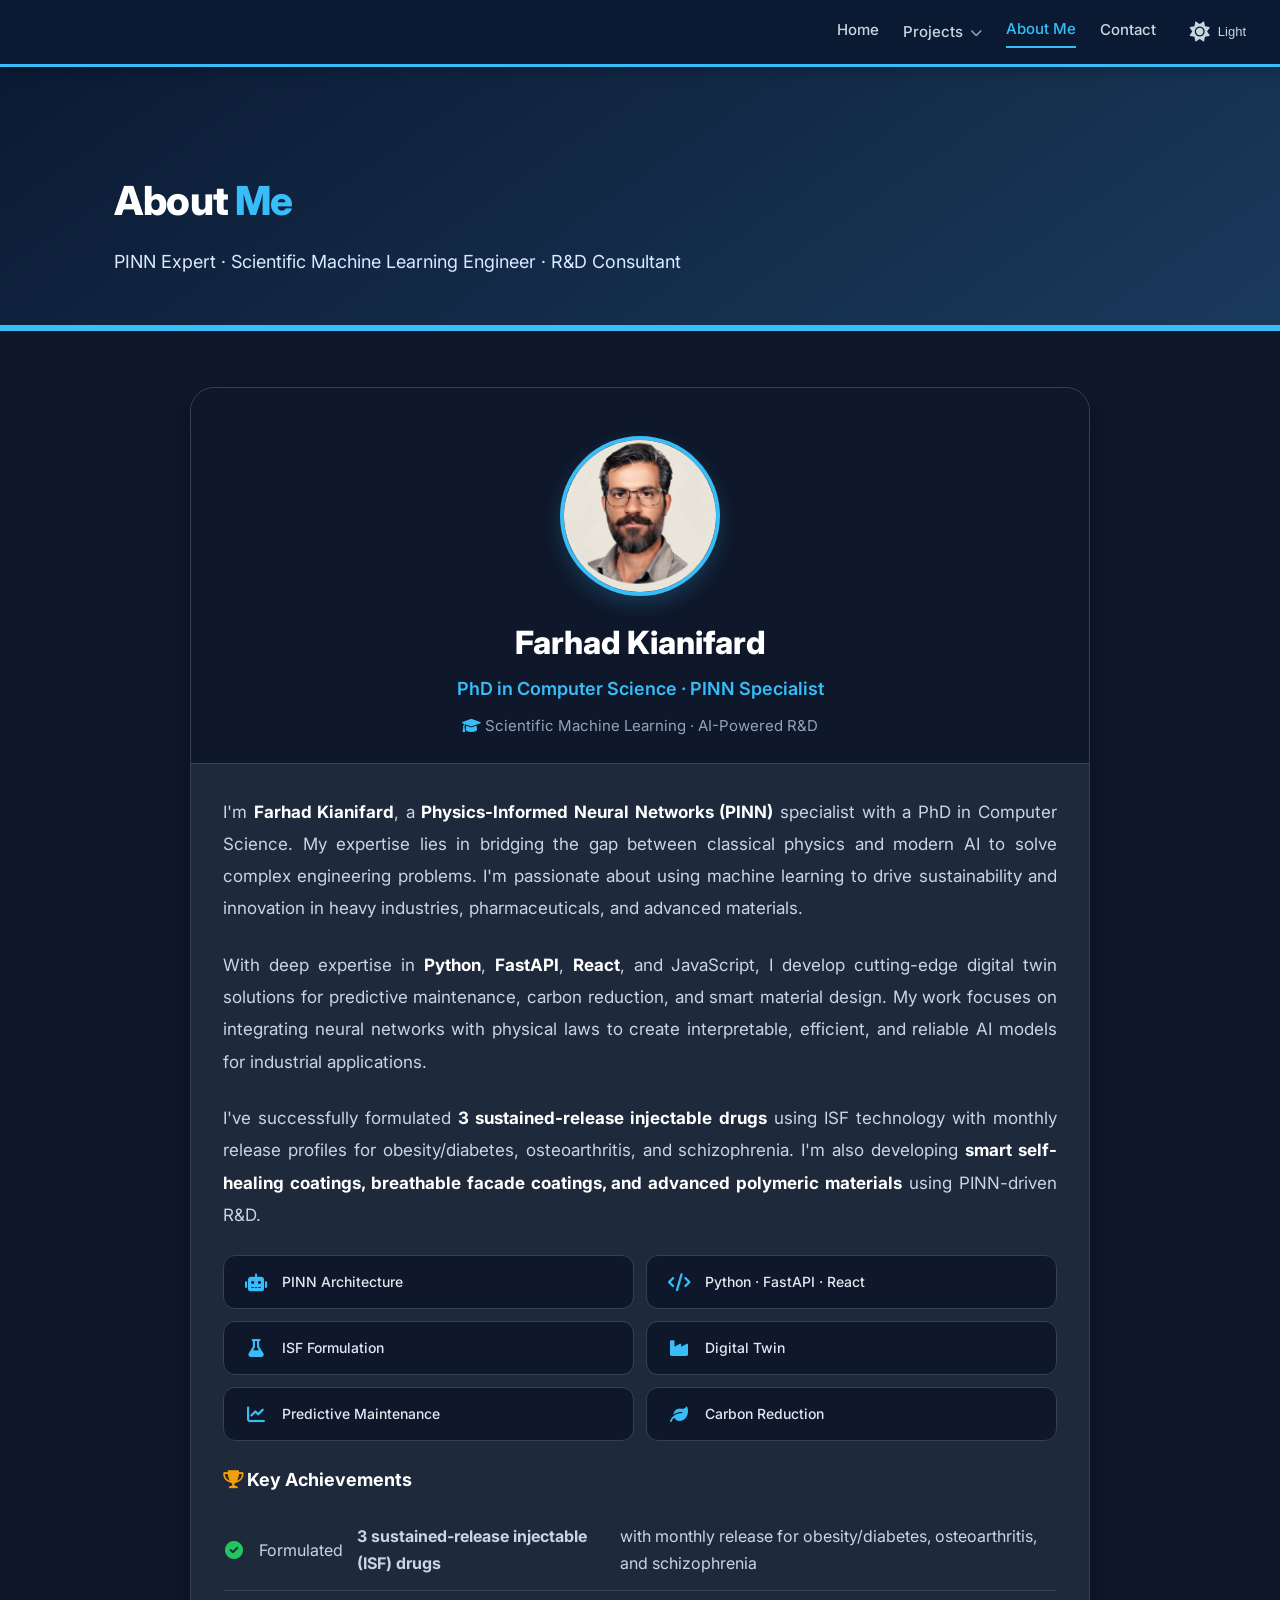
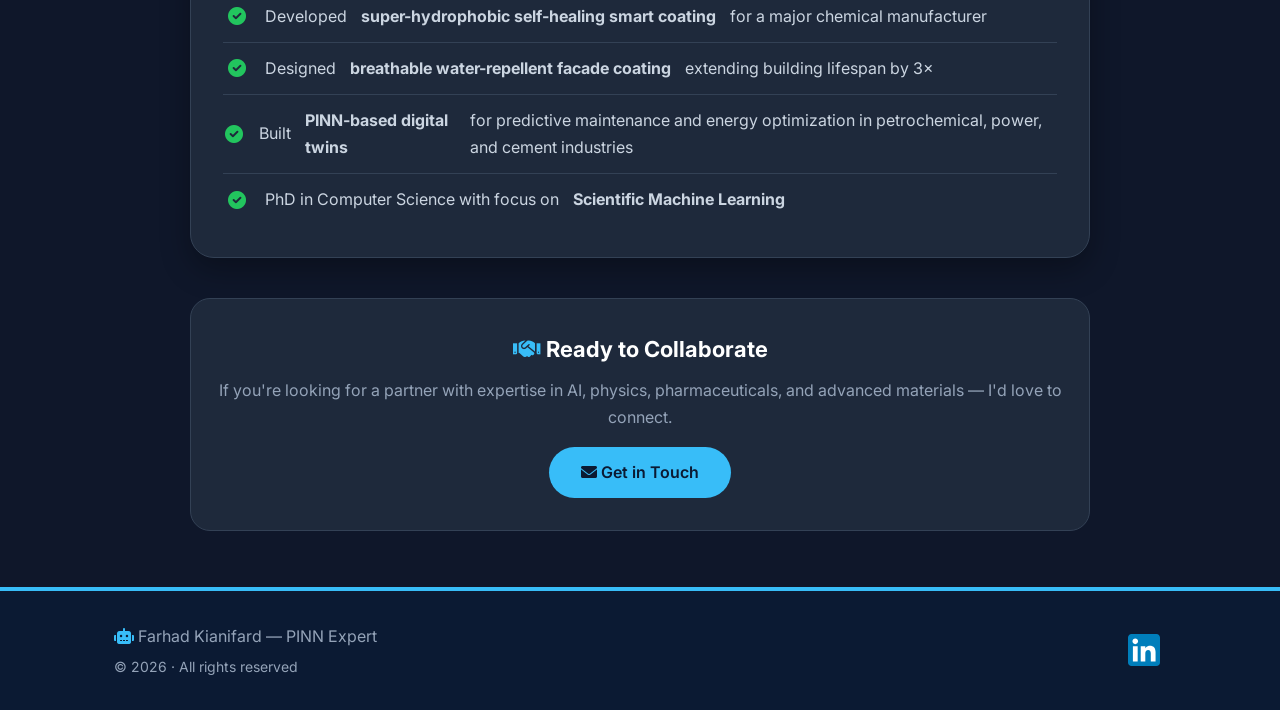
==== about.html @ 041aaa6b "Add files via upload" ====
<!DOCTYPE html>
<html lang="en">
<head>
    <meta charset="UTF-8" />
    <meta name="viewport" content="width=device-width, initial-scale=1.0" />
    <title>About Me — Farhad Kianifard</title>
    <link rel="preconnect" href="https://fonts.googleapis.com">
    <link rel="preconnect" href="https://fonts.gstatic.com" crossorigin>
    <link href="https://fonts.googleapis.com/css2?family=Inter:opsz,wght@14..32,400;14..32,500;14..32,600;14..32,700;14..32,800&display=swap" rel="stylesheet">
    <link rel="stylesheet" href="https://cdnjs.cloudflare.com/ajax/libs/font-awesome/6.0.0-beta3/css/all.min.css">
    <link rel="stylesheet" href="css/dark-mode.css" />
    <style>
        /* ===== RESET & BASE ===== */
        * { margin: 0; padding: 0; box-sizing: border-box; }
        body { font-family: 'Inter', sans-serif; background: #0f172a; color: #e2e8f0; line-height: 1.7; transition: background 0.3s, color 0.3s; }
        .container { max-width: 1100px; margin: 0 auto; padding: 0 24px; }

        /* ===== NAVBAR ===== */
        .navbar {
            background: #0b1a33;
            padding: 16px 24px;
            display: flex;
            justify-content: flex-end;
            align-items: center;
            flex-wrap: wrap;
            gap: 16px;
            border-bottom: 3px solid #38bdf8;
            position: sticky;
            top: 0;
            left: 0;
            width: 100%;
            z-index: 1000;
            box-shadow: 0 4px 12px rgba(0,0,0,0.2);
            transition: background 0.3s, border-color 0.3s;
        }
        .nav-links {
            display: flex;
            gap: 24px;
            flex-wrap: wrap;
            align-items: center;
        }
        .nav-links > a {
            color: #cbd5e1;
            text-decoration: none;
            font-size: 15px;
            font-weight: 500;
            transition: 0.2s;
            padding-bottom: 4px;
        }
        .nav-links > a:hover {
            color: #38bdf8;
        }
        .nav-links > a.active {
            color: #38bdf8;
            border-bottom: 2px solid #38bdf8;
        }

        /* ===== منوی کشویی ===== */
        .dropdown {
            position: relative;
            display: inline-block;
        }
        .dropdown > a {
            color: #cbd5e1;
            text-decoration: none;
            font-size: 15px;
            font-weight: 500;
            transition: 0.2s;
            padding-bottom: 4px;
            cursor: pointer;
        }
        .dropdown > a:hover {
            color: #38bdf8;
        }
        .dropdown > a i {
            font-size: 12px;
            margin-left: 4px;
            color: #94a3b8;
        }
        .dropdown-content {
            display: block;
            opacity: 0;
            visibility: hidden;
            position: absolute;
            top: 100%;
            left: 0;
            background: #0b1a33;
            min-width: 240px;
            border: 1px solid #334155;
            border-radius: 12px;
            padding: 8px 0;
            box-shadow: 0 12px 30px rgba(0,0,0,0.4);
            z-index: 1001;
            margin-top: 8px;
            transition: opacity 0.25s ease, visibility 0.25s ease, transform 0.25s ease;
            transform: translateY(-6px);
        }
        .dropdown:hover .dropdown-content {
            opacity: 1;
            visibility: visible;
            transform: translateY(0);
        }
        .dropdown-content a {
            color: #cbd5e1 !important;
            padding: 10px 20px !important;
            display: block !important;
            text-decoration: none !important;
            font-size: 14px !important;
            border-bottom: none !important;
            transition: 0.2s;
        }
        .dropdown-content a:hover {
            background: rgba(56, 189, 248, 0.08);
            color: #38bdf8 !important;
        }
        .dropdown-content a i {
            width: 24px;
            color: #38bdf8;
            margin-right: 8px;
        }
        .dropdown:hover > a i {
            transform: rotate(180deg);
        }

        .theme-toggle {
            background: none;
            border: none;
            color: #cbd5e1;
            font-size: 20px;
            cursor: pointer;
            padding: 4px 10px;
            border-radius: 30px;
            transition: 0.3s;
            display: inline-flex;
            align-items: center;
            gap: 8px;
        }
        .theme-toggle:hover {
            color: #38bdf8;
            background: rgba(255,255,255,0.05);
        }
        .theme-toggle i { font-size: 20px; }
        .theme-toggle .label { font-size: 13px; font-weight: 500; }
        @media (max-width: 768px) { .theme-toggle .label { display: none; } }

        /* ===== HERO ===== */
        .hero {
            background: linear-gradient(145deg, #0b1a33 0%, #1a3a5c 100%);
            color: #fff;
            padding: 100px 0 48px;
            border-bottom: 6px solid #38bdf8;
            transition: background 0.3s, border-color 0.3s;
        }
        .hero h1 {
            font-size: 40px;
            font-weight: 800;
            letter-spacing: -0.02em;
        }
        .hero h1 span {
            color: #38bdf8;
        }
        .hero p {
            font-size: 18px;
            color: #dbeafe;
            max-width: 700px;
            margin-top: 12px;
        }

        /* ===== ABOUT SECTION ===== */
        .about-section { padding: 56px 0; }
        .about-wrapper {
            display: flex;
            flex-direction: column;
            align-items: center;
            max-width: 900px;
            margin: 0 auto;
        }
        .profile-card {
            background: #1e293b;
            border-radius: 24px;
            box-shadow: 0 12px 30px rgba(0,0,0,0.3);
            border: 1px solid #334155;
            overflow: hidden;
            width: 100%;
            transition: background 0.3s, border-color 0.3s;
        }
        .profile-card:hover {
            box-shadow: 0 20px 40px rgba(0,0,0,0.4);
        }
        .profile-header {
            display: flex;
            flex-direction: column;
            align-items: center;
            padding: 48px 32px 24px;
            background: #0f172a;
            border-bottom: 1px solid #334155;
            transition: background 0.3s, border-color 0.3s;
        }
        .profile-avatar {
            width: 160px;
            height: 160px;
            border-radius: 50%;
            overflow: hidden;
            border: 4px solid #38bdf8;
            box-shadow: 0 8px 20px rgba(56, 189, 248, 0.2);
            margin-bottom: 20px;
        }
        .profile-avatar img {
            width: 100%;
            height: 100%;
            object-fit: cover;
        }
        .profile-header h2 {
            font-size: 32px;
            font-weight: 800;
            color: #fff;
        }
        .profile-header .role {
            font-size: 18px;
            font-weight: 600;
            color: #38bdf8;
            margin-top: 4px;
        }
        .profile-header .tagline {
            font-size: 15px;
            color: #94a3b8;
            margin-top: 8px;
        }
        .profile-body { padding: 32px; }
        .profile-body .bio {
            font-size: 17px;
            color: #cbd5e1;
            line-height: 1.9;
            margin-bottom: 24px;
            text-align: justify;
        }
        .profile-body .bio strong {
            color: #fff;
        }
        .expertise-grid {
            display: grid;
            grid-template-columns: 1fr 1fr;
            gap: 12px;
            margin: 24px 0;
        }
        .expertise-item {
            background: #0f172a;
            padding: 14px 18px;
            border-radius: 12px;
            display: flex;
            align-items: center;
            gap: 12px;
            font-weight: 500;
            font-size: 14px;
            color: #e2e8f0;
            border: 1px solid #334155;
            transition: background 0.3s, color 0.3s;
        }
        .expertise-item i {
            color: #38bdf8;
            font-size: 18px;
            width: 28px;
            text-align: center;
        }
        .achievement-list {
            list-style: none;
            padding: 0;
            margin-top: 16px;
        }
        .achievement-list li {
            padding: 12px 0;
            border-bottom: 1px solid #334155;
            display: flex;
            align-items: center;
            gap: 14px;
            font-size: 16px;
            color: #cbd5e1;
            transition: border-color 0.3s, color 0.3s;
        }
        .achievement-list li:last-child {
            border-bottom: none;
        }
        .achievement-list li i {
            color: #22c55e;
            font-size: 18px;
            width: 28px;
            text-align: center;
        }

        .cta-box {
            margin-top: 40px;
            background: #1e293b;
            padding: 32px 24px;
            border-radius: 20px;
            text-align: center;
            border: 1px solid #334155;
            width: 100%;
            transition: background 0.3s, border-color 0.3s;
        }
        .cta-box h3 {
            font-size: 22px;
            font-weight: 700;
            margin-bottom: 8px;
            color: #fff;
        }
        .cta-box p {
            color: #94a3b8;
            font-size: 16px;
            margin-bottom: 16px;
        }
        .cta-box .btn {
            display: inline-block;
            background: #38bdf8;
            color: #0b1a33;
            font-weight: 600;
            padding: 12px 32px;
            border-radius: 40px;
            text-decoration: none;
            transition: 0.2s;
            font-size: 16px;
            border: none;
            cursor: pointer;
        }
        .cta-box .btn:hover {
            background: #7dd3fc;
            transform: scale(1.02);
        }

        /* ===== FOOTER ===== */
        .footer {
            background: #0b1a33;
            color: #94a3b8;
            padding: 32px 0;
            border-top: 4px solid #38bdf8;
            transition: background 0.3s, color 0.3s, border-color 0.3s;
        }
        .footer-container {
            display: flex;
            justify-content: space-between;
            align-items: center;
            flex-wrap: wrap;
            gap: 16px;
        }
        .footer a {
            color: #38bdf8;
            text-decoration: none;
        }
        .footer .linkedin-footer-link {
            display: inline-flex;
            align-items: center;
            padding: 6px;
            border-radius: 8px;
            transition: background-color 0.2s ease, transform 0.2s ease;
            line-height: 0;
        }
        .footer .linkedin-footer-link:hover {
            background-color: rgba(255, 255, 255, 0.08);
            transform: scale(1.05);
        }
        .footer .linkedin-footer-icon {
            width: 32px;
            height: 32px;
            display: block;
        }

        @media (max-width: 768px) {
            .navbar { flex-direction: column; align-items: flex-end; }
            .hero h1 { font-size: 28px; }
            .profile-header { padding: 32px 20px 16px; }
            .profile-avatar { width: 130px; height: 130px; }
            .profile-header h2 { font-size: 24px; }
            .expertise-grid { grid-template-columns: 1fr; }
            .profile-body { padding: 24px; }
            .footer-container { flex-direction: column; text-align: center; }
            .dropdown-content {
                position: static;
                background: transparent;
                border: none;
                box-shadow: none;
                padding: 8px 0 0 16px;
                margin-top: 0;
                opacity: 1 !important;
                visibility: visible !important;
                transform: none !important;
            }
            .dropdown-content a {
                padding: 6px 16px !important;
                font-size: 14px !important;
            }
            .dropdown:hover .dropdown-content {
                transform: none !important;
            }
            .dropdown > a i {
                display: none;
            }
        }
        @media (max-width: 480px) {
            .hero { padding: 80px 0 32px; }
            .profile-avatar { width: 110px; height: 110px; }
            .expertise-item { font-size: 13px; padding: 12px 14px; }
        }
    </style>
</head>
<body>

    <!-- ===== NAVBAR ===== -->
    <nav class="navbar">
        <div class="nav-links">
            <a href="index.html">Home</a>
            <div class="dropdown">
                <a href="#" onclick="event.preventDefault();">
                    Projects <i class="fas fa-chevron-down"></i>
                </a>
                <div class="dropdown-content">
                    <a href="projects/baninex/index.html"><i class="fas fa-flask"></i> BaniNex — Drug Formulation</a>
                    <a href="projects/banishield/index.html"><i class="fas fa-shield-alt"></i> BaniShield — Smart Coatings</a>
                    <a href="projects/banitwin/index.html"><i class="fas fa-industry"></i> BaniTwin — Digital Twin</a>
                    <a href="projects/baniflex/index.html"><i class="fas fa-cubes"></i> BaniFlex — Smart Polymers</a>
                </div>
            </div>
            <a href="about.html" class="active">About Me</a>
            <a href="contact.html">Contact</a>
            <button id="themeToggle" class="theme-toggle" aria-label="Toggle dark mode">
                <i class="fas fa-sun"></i>
                <span class="label">Light</span>
            </button>
        </div>
    </nav>

    <!-- ===== HERO ===== -->
    <header class="hero">
        <div class="container">
            <h1>About <span>Me</span></h1>
            <p>PINN Expert · Scientific Machine Learning Engineer · R&D Consultant</p>
        </div>
    </header>

    <!-- ===== ABOUT CONTENT ===== -->
    <section class="about-section">
        <div class="container">
            <div class="about-wrapper">

                <div class="profile-card">
                    <div class="profile-header">
                        <div class="profile-avatar">
                            <img src="images/ceo.jpg" alt="Farhad Kianifard" />
                        </div>
                        <h2>Farhad Kianifard</h2>
                        <div class="role">PhD in Computer Science · PINN Specialist</div>
                        <div class="tagline"><i class="fas fa-graduation-cap" style="color:#38bdf8;"></i> Scientific Machine Learning · AI-Powered R&D</div>
                    </div>
                    <div class="profile-body">
                        <p class="bio">
                            I'm <strong>Farhad Kianifard</strong>, a <strong>Physics-Informed Neural Networks (PINN)</strong> specialist with a PhD in Computer Science. My expertise lies in bridging the gap between classical physics and modern AI to solve complex engineering problems. I'm passionate about using machine learning to drive sustainability and innovation in heavy industries, pharmaceuticals, and advanced materials.
                        </p>
                        <p class="bio">
                            With deep expertise in <strong>Python</strong>, <strong>FastAPI</strong>, <strong>React</strong>, and JavaScript, I develop cutting-edge digital twin solutions for predictive maintenance, carbon reduction, and smart material design. My work focuses on integrating neural networks with physical laws to create interpretable, efficient, and reliable AI models for industrial applications.
                        </p>
                        <p class="bio">
                            I've successfully formulated <strong>3 sustained-release injectable drugs</strong> using ISF technology with monthly release profiles for obesity/diabetes, osteoarthritis, and schizophrenia. I'm also developing <strong>smart self-healing coatings, breathable facade coatings, and advanced polymeric materials</strong> using PINN-driven R&D.
                        </p>

                        <div class="expertise-grid">
                            <div class="expertise-item"><i class="fas fa-robot"></i> PINN Architecture</div>
                            <div class="expertise-item"><i class="fas fa-code"></i> Python · FastAPI · React</div>
                            <div class="expertise-item"><i class="fas fa-flask"></i> ISF Formulation</div>
                            <div class="expertise-item"><i class="fas fa-industry"></i> Digital Twin</div>
                            <div class="expertise-item"><i class="fas fa-chart-line"></i> Predictive Maintenance</div>
                            <div class="expertise-item"><i class="fas fa-leaf"></i> Carbon Reduction</div>
                        </div>

                        <h4 style="margin: 24px 0 12px; font-size: 18px; color: #fff;">
                            <i class="fas fa-trophy" style="color:#f59e0b;"></i> Key Achievements
                        </h4>
                        <ul class="achievement-list">
                            <li><i class="fas fa-check-circle"></i> Formulated <strong>3 sustained-release injectable (ISF) drugs</strong> with monthly release for obesity/diabetes, osteoarthritis, and schizophrenia</li>
                            <li><i class="fas fa-check-circle"></i> Developed <strong>super-hydrophobic self-healing smart coating</strong> for a major chemical manufacturer</li>
                            <li><i class="fas fa-check-circle"></i> Designed <strong>breathable water-repellent facade coating</strong> extending building lifespan by 3×</li>
                            <li><i class="fas fa-check-circle"></i> Built <strong>PINN-based digital twins</strong> for predictive maintenance and energy optimization in petrochemical, power, and cement industries</li>
                            <li><i class="fas fa-check-circle"></i> PhD in Computer Science with focus on <strong>Scientific Machine Learning</strong></li>
                        </ul>
                    </div>
                </div>

                <div class="cta-box">
                    <h3><i class="fas fa-handshake" style="color:#38bdf8;"></i> Ready to Collaborate</h3>
                    <p>If you're looking for a partner with expertise in AI, physics, pharmaceuticals, and advanced materials — I'd love to connect.</p>
                    <a href="contact.html" class="btn"><i class="fas fa-envelope"></i> Get in Touch</a>
                </div>

            </div>
        </div>
    </section>

    <!-- ===== FOOTER ===== -->
    <footer class="footer">
        <div class="container footer-container">
            <div>
                <p><i class="fas fa-robot" style="color:#38bdf8;"></i> Farhad Kianifard — PINN Expert</p>
                <p style="font-size:14px; margin-top:4px;">© 2026 · All rights reserved</p>
            </div>
            <div>
                <a href="https://www.linkedin.com/in/f-kiani/" target="_blank" rel="noopener noreferrer" class="linkedin-footer-link" aria-label="LinkedIn">
                    <img src="images/LinkedIn_icon.svg" alt="LinkedIn" class="linkedin-footer-icon" />
                </a>
            </div>
        </div>
    </footer>

    <script>
        // ============================================
        // DARK MODE TOGGLE
        // ============================================
        (function() {
            const toggleBtn = document.getElementById('themeToggle');
            if (!toggleBtn) return;
            const icon = toggleBtn.querySelector('i');
            const label = toggleBtn.querySelector('.label');

            const savedTheme = localStorage.getItem('theme');
            if (savedTheme === 'light') {
                document.body.classList.remove('dark-mode');
                icon.className = 'fas fa-moon';
                if (label) label.textContent = 'Dark';
            } else {
                document.body.classList.add('dark-mode');
                icon.className = 'fas fa-sun';
                if (label) label.textContent = 'Light';
                localStorage.setItem('theme', 'dark');
            }

            toggleBtn.addEventListener('click', function() {
                const isDark = document.body.classList.toggle('dark-mode');
                if (isDark) {
                    icon.className = 'fas fa-sun';
                    if (label) label.textContent = 'Light';
                    localStorage.setItem('theme', 'dark');
                } else {
                    icon.className = 'fas fa-moon';
                    if (label) label.textContent = 'Dark';
                    localStorage.setItem('theme', 'light');
                }
            });
        })();
    </script>

</body>
</html>
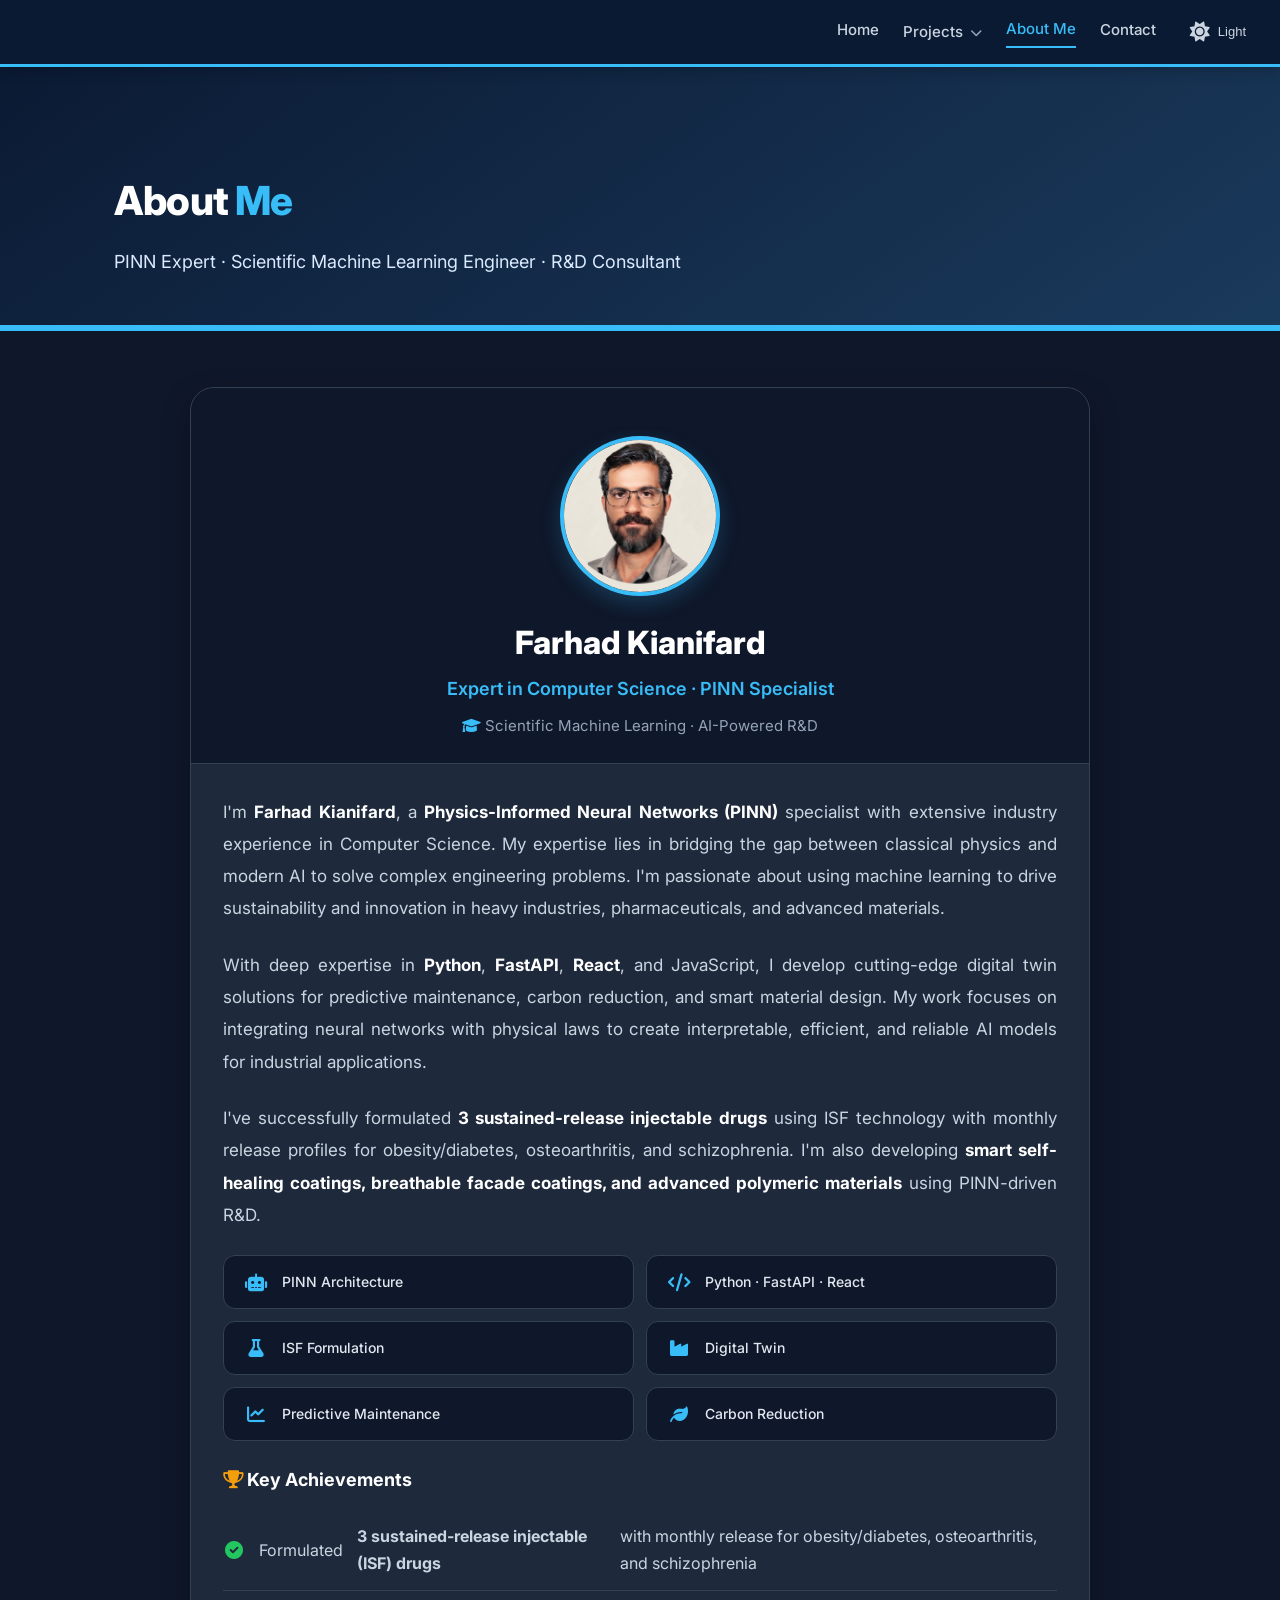
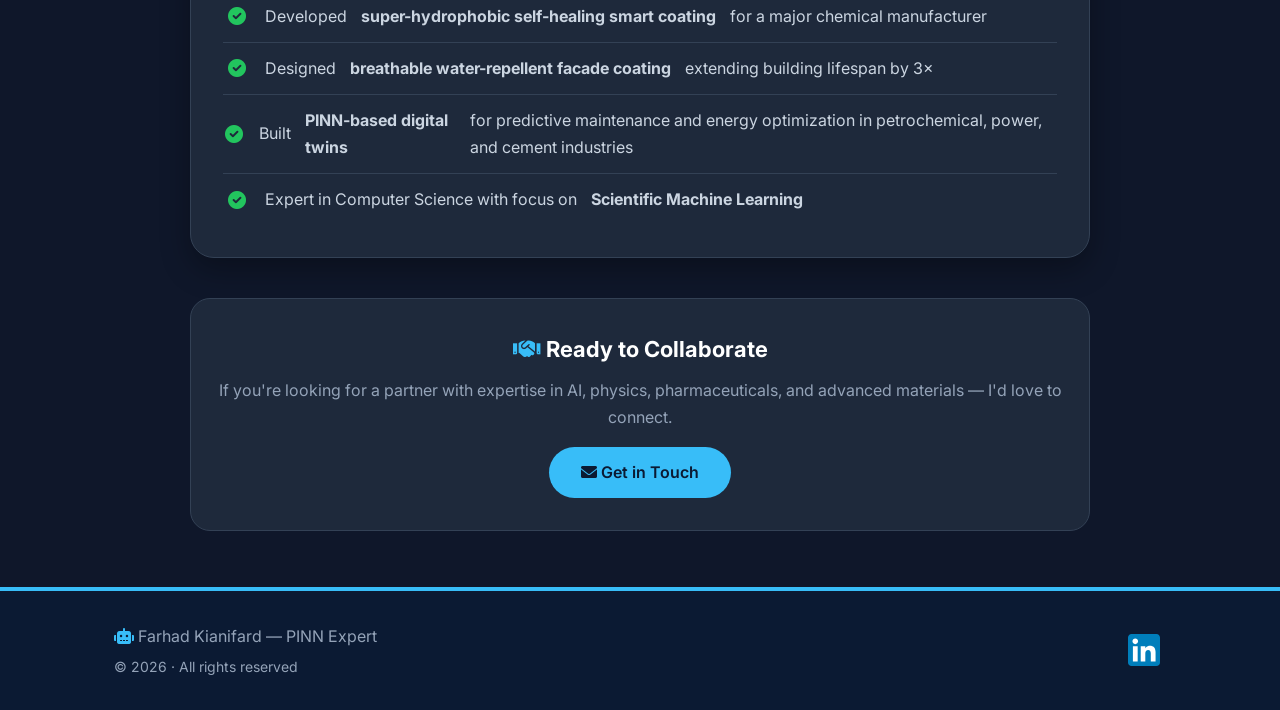
==== commit 8dbb0d38: "Update about.html" ====
--- a/about.html
+++ b/about.html
@@ -446,12 +446,12 @@
                             <img src="images/ceo.jpg" alt="Farhad Kianifard" />
                         </div>
                         <h2>Farhad Kianifard</h2>
-                        <div class="role">PhD in Computer Science · PINN Specialist</div>
+                        <div class="role">Expert in Computer Science · PINN Specialist</div>
                         <div class="tagline"><i class="fas fa-graduation-cap" style="color:#38bdf8;"></i> Scientific Machine Learning · AI-Powered R&D</div>
                     </div>
                     <div class="profile-body">
                         <p class="bio">
-                            I'm <strong>Farhad Kianifard</strong>, a <strong>Physics-Informed Neural Networks (PINN)</strong> specialist with a PhD in Computer Science. My expertise lies in bridging the gap between classical physics and modern AI to solve complex engineering problems. I'm passionate about using machine learning to drive sustainability and innovation in heavy industries, pharmaceuticals, and advanced materials.
+                            I'm <strong>Farhad Kianifard</strong>, a <strong>Physics-Informed Neural Networks (PINN)</strong> specialist with extensive industry experience in Computer Science. My expertise lies in bridging the gap between classical physics and modern AI to solve complex engineering problems. I'm passionate about using machine learning to drive sustainability and innovation in heavy industries, pharmaceuticals, and advanced materials.
                         </p>
                         <p class="bio">
                             With deep expertise in <strong>Python</strong>, <strong>FastAPI</strong>, <strong>React</strong>, and JavaScript, I develop cutting-edge digital twin solutions for predictive maintenance, carbon reduction, and smart material design. My work focuses on integrating neural networks with physical laws to create interpretable, efficient, and reliable AI models for industrial applications.
@@ -477,7 +477,7 @@
                             <li><i class="fas fa-check-circle"></i> Developed <strong>super-hydrophobic self-healing smart coating</strong> for a major chemical manufacturer</li>
                             <li><i class="fas fa-check-circle"></i> Designed <strong>breathable water-repellent facade coating</strong> extending building lifespan by 3×</li>
                             <li><i class="fas fa-check-circle"></i> Built <strong>PINN-based digital twins</strong> for predictive maintenance and energy optimization in petrochemical, power, and cement industries</li>
-                            <li><i class="fas fa-check-circle"></i> PhD in Computer Science with focus on <strong>Scientific Machine Learning</strong></li>
+                            <li><i class="fas fa-check-circle"></i> Expert in Computer Science with focus on <strong>Scientific Machine Learning</strong></li>
                         </ul>
                     </div>
                 </div>
@@ -545,4 +545,4 @@
     </script>
 
 </body>
-</html>+</html>
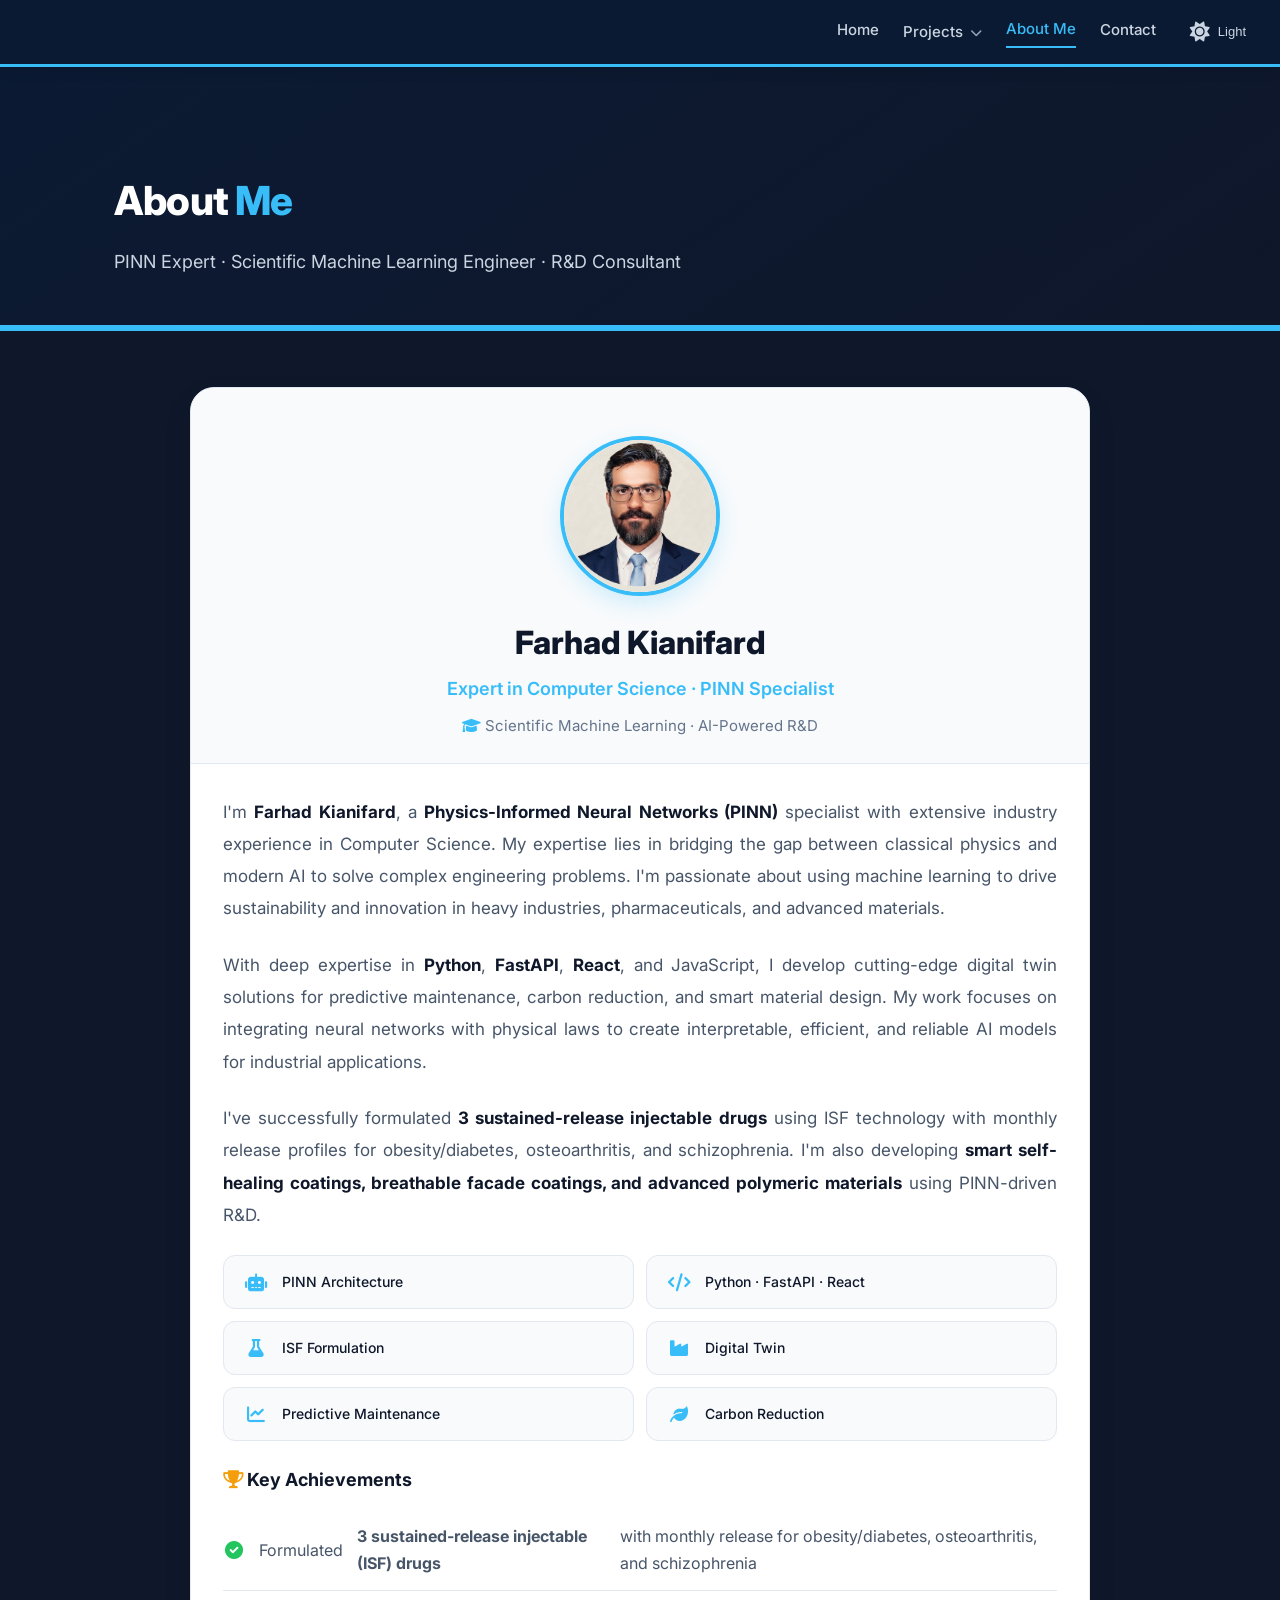
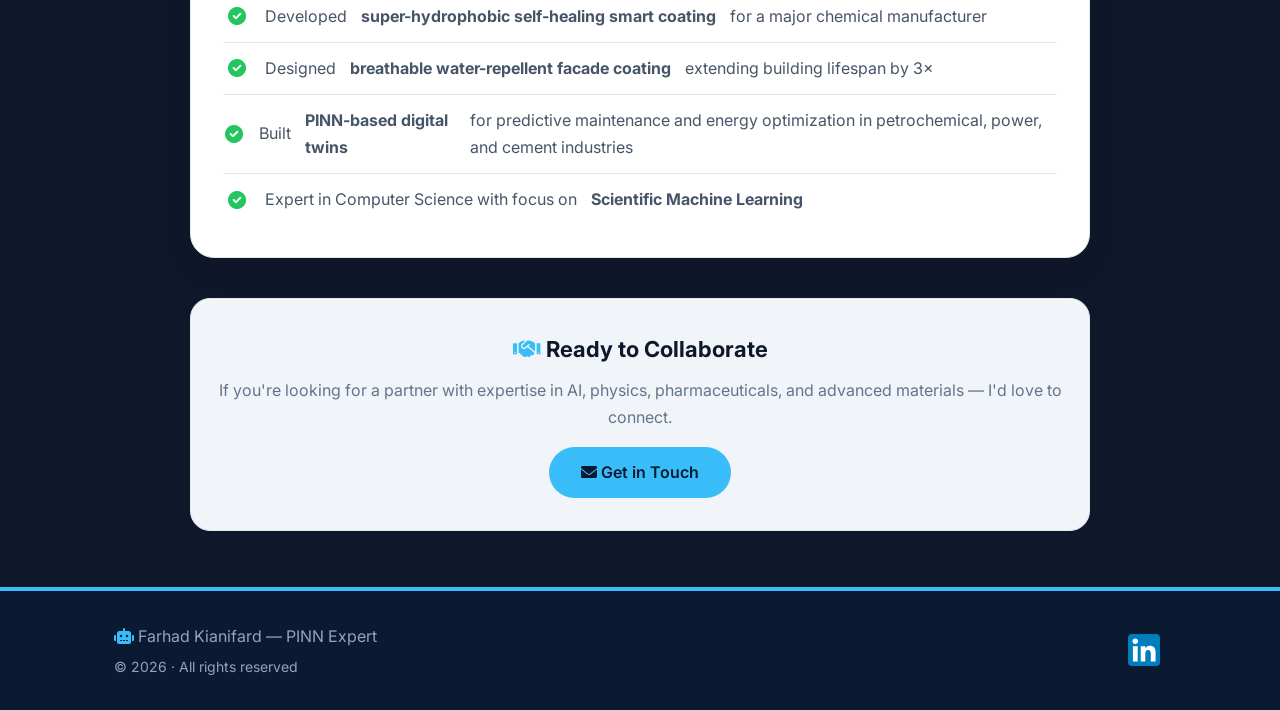
==== commit b7a46718: "Update about.html" ====
--- a/about.html
+++ b/about.html
@@ -12,12 +12,13 @@
     <style>
         /* ===== RESET & BASE ===== */
         * { margin: 0; padding: 0; box-sizing: border-box; }
-        body { font-family: 'Inter', sans-serif; background: #0f172a; color: #e2e8f0; line-height: 1.7; transition: background 0.3s, color 0.3s; }
+        /* تنظیم رنگ روشن به عنوان پیش‌فرض برای کنترل با dark-mode.css */
+        body { font-family: 'Inter', sans-serif; background: #f8fafc; color: #0f172a; line-height: 1.7; transition: background 0.3s, color 0.3s; }
         .container { max-width: 1100px; margin: 0 auto; padding: 0 24px; }
 
         /* ===== NAVBAR ===== */
         .navbar {
-            background: #0b1a33;
+            background: #ffffff;
             padding: 16px 24px;
             display: flex;
             justify-content: flex-end;
@@ -30,7 +31,7 @@
             left: 0;
             width: 100%;
             z-index: 1000;
-            box-shadow: 0 4px 12px rgba(0,0,0,0.2);
+            box-shadow: 0 4px 12px rgba(0,0,0,0.1);
             transition: background 0.3s, border-color 0.3s;
         }
         .nav-links {
@@ -40,7 +41,7 @@
             align-items: center;
         }
         .nav-links > a {
-            color: #cbd5e1;
+            color: #334155;
             text-decoration: none;
             font-size: 15px;
             font-weight: 500;
@@ -61,7 +62,7 @@
             display: inline-block;
         }
         .dropdown > a {
-            color: #cbd5e1;
+            color: #334155;
             text-decoration: none;
             font-size: 15px;
             font-weight: 500;
@@ -84,12 +85,12 @@
             position: absolute;
             top: 100%;
             left: 0;
-            background: #0b1a33;
+            background: #ffffff;
             min-width: 240px;
-            border: 1px solid #334155;
+            border: 1px solid #e2e8f0;
             border-radius: 12px;
             padding: 8px 0;
-            box-shadow: 0 12px 30px rgba(0,0,0,0.4);
+            box-shadow: 0 12px 30px rgba(0,0,0,0.15);
             z-index: 1001;
             margin-top: 8px;
             transition: opacity 0.25s ease, visibility 0.25s ease, transform 0.25s ease;
@@ -101,7 +102,7 @@
             transform: translateY(0);
         }
         .dropdown-content a {
-            color: #cbd5e1 !important;
+            color: #334155 !important;
             padding: 10px 20px !important;
             display: block !important;
             text-decoration: none !important;
@@ -125,7 +126,7 @@
         .theme-toggle {
             background: none;
             border: none;
-            color: #cbd5e1;
+            color: #334155;
             font-size: 20px;
             cursor: pointer;
             padding: 4px 10px;
@@ -137,7 +138,7 @@
         }
         .theme-toggle:hover {
             color: #38bdf8;
-            background: rgba(255,255,255,0.05);
+            background: rgba(0,0,0,0.05);
         }
         .theme-toggle i { font-size: 20px; }
         .theme-toggle .label { font-size: 13px; font-weight: 500; }
@@ -145,8 +146,8 @@
 
         /* ===== HERO ===== */
         .hero {
-            background: linear-gradient(145deg, #0b1a33 0%, #1a3a5c 100%);
-            color: #fff;
+            background: linear-gradient(145deg, #eff6ff 0%, #f8fafc 100%);
+            color: #0f172a;
             padding: 100px 0 48px;
             border-bottom: 6px solid #38bdf8;
             transition: background 0.3s, border-color 0.3s;
@@ -161,7 +162,7 @@
         }
         .hero p {
             font-size: 18px;
-            color: #dbeafe;
+            color: #475569;
             max-width: 700px;
             margin-top: 12px;
         }
@@ -176,24 +177,24 @@
             margin: 0 auto;
         }
         .profile-card {
-            background: #1e293b;
+            background: #ffffff;
             border-radius: 24px;
-            box-shadow: 0 12px 30px rgba(0,0,0,0.3);
-            border: 1px solid #334155;
+            box-shadow: 0 12px 30px rgba(0,0,0,0.08);
+            border: 1px solid #e2e8f0;
             overflow: hidden;
             width: 100%;
             transition: background 0.3s, border-color 0.3s;
         }
         .profile-card:hover {
-            box-shadow: 0 20px 40px rgba(0,0,0,0.4);
+            box-shadow: 0 20px 40px rgba(0,0,0,0.12);
         }
         .profile-header {
             display: flex;
             flex-direction: column;
             align-items: center;
             padding: 48px 32px 24px;
-            background: #0f172a;
-            border-bottom: 1px solid #334155;
+            background: #f8fafc;
+            border-bottom: 1px solid #e2e8f0;
             transition: background 0.3s, border-color 0.3s;
         }
         .profile-avatar {
@@ -213,7 +214,7 @@
         .profile-header h2 {
             font-size: 32px;
             font-weight: 800;
-            color: #fff;
+            color: #0f172a;
         }
         .profile-header .role {
             font-size: 18px;
@@ -223,19 +224,19 @@
         }
         .profile-header .tagline {
             font-size: 15px;
-            color: #94a3b8;
+            color: #64748b;
             margin-top: 8px;
         }
         .profile-body { padding: 32px; }
         .profile-body .bio {
             font-size: 17px;
-            color: #cbd5e1;
+            color: #475569;
             line-height: 1.9;
             margin-bottom: 24px;
             text-align: justify;
         }
         .profile-body .bio strong {
-            color: #fff;
+            color: #0f172a;
         }
         .expertise-grid {
             display: grid;
@@ -244,7 +245,7 @@
             margin: 24px 0;
         }
         .expertise-item {
-            background: #0f172a;
+            background: #f8fafc;
             padding: 14px 18px;
             border-radius: 12px;
             display: flex;
@@ -252,8 +253,8 @@
             gap: 12px;
             font-weight: 500;
             font-size: 14px;
-            color: #e2e8f0;
-            border: 1px solid #334155;
+            color: #0f172a;
+            border: 1px solid #e2e8f0;
             transition: background 0.3s, color 0.3s;
         }
         .expertise-item i {
@@ -269,12 +270,12 @@
         }
         .achievement-list li {
             padding: 12px 0;
-            border-bottom: 1px solid #334155;
+            border-bottom: 1px solid #e2e8f0;
             display: flex;
             align-items: center;
             gap: 14px;
             font-size: 16px;
-            color: #cbd5e1;
+            color: #475569;
             transition: border-color 0.3s, color 0.3s;
         }
         .achievement-list li:last-child {
@@ -289,11 +290,11 @@
 
         .cta-box {
             margin-top: 40px;
-            background: #1e293b;
+            background: #f1f5f9;
             padding: 32px 24px;
             border-radius: 20px;
             text-align: center;
-            border: 1px solid #334155;
+            border: 1px solid #e2e8f0;
             width: 100%;
             transition: background 0.3s, border-color 0.3s;
         }
@@ -301,10 +302,10 @@
             font-size: 22px;
             font-weight: 700;
             margin-bottom: 8px;
-            color: #fff;
+            color: #0f172a;
         }
         .cta-box p {
-            color: #94a3b8;
+            color: #64748b;
             font-size: 16px;
             margin-bottom: 16px;
         }
@@ -328,8 +329,8 @@
 
         /* ===== FOOTER ===== */
         .footer {
-            background: #0b1a33;
-            color: #94a3b8;
+            background: #f1f5f9;
+            color: #64748b;
             padding: 32px 0;
             border-top: 4px solid #38bdf8;
             transition: background 0.3s, color 0.3s, border-color 0.3s;
@@ -354,7 +355,7 @@
             line-height: 0;
         }
         .footer .linkedin-footer-link:hover {
-            background-color: rgba(255, 255, 255, 0.08);
+            background-color: rgba(0, 0, 0, 0.05);
             transform: scale(1.05);
         }
         .footer .linkedin-footer-icon {
@@ -469,7 +470,7 @@
                             <div class="expertise-item"><i class="fas fa-leaf"></i> Carbon Reduction</div>
                         </div>
 
-                        <h4 style="margin: 24px 0 12px; font-size: 18px; color: #fff;">
+                        <h4 style="margin: 24px 0 12px; font-size: 18px; color: #0f172a;">
                             <i class="fas fa-trophy" style="color:#f59e0b;"></i> Key Achievements
                         </h4>
                         <ul class="achievement-list">
--- a/css/dark-mode.css
+++ b/css/dark-mode.css
@@ -0,0 +1,437 @@
+/* ============================================
+   DARK MODE - BaniTwin (Global)
+   ============================================ */
+
+/* ===== BODY ===== */
+body.dark-mode {
+    background: #0f172a !important;
+    color: #e2e8f0 !important;
+}
+
+/* ===== SECTION TITLE ===== */
+body.dark-mode .section-title {
+    color: #ffffff !important;
+}
+
+/* ===== SECTION SUBTITLE ===== */
+body.dark-mode .section-sub {
+    color: #94a3b8 !important;
+}
+
+/* ===== NAVBAR ===== */
+body.dark-mode .navbar {
+    background: #0b1a33 !important;
+    border-bottom-color: #38bdf8 !important;
+}
+
+/* منوهای بالای صفحه (غیرفعال) */
+body.dark-mode .nav-links > a {
+    color: #cbd5e1 !important;
+}
+body.dark-mode .nav-links > a:hover {
+    color: #38bdf8 !important;
+}
+body.dark-mode .nav-links > a.active {
+    color: #38bdf8 !important;
+    border-bottom-color: #38bdf8 !important;
+}
+
+/* منوی آبشاری (Dropdown) و زیرمنوها */
+body.dark-mode .dropdown > a {
+    color: #cbd5e1 !important;
+}
+body.dark-mode .dropdown > a:hover {
+    color: #38bdf8 !important;
+}
+body.dark-mode .dropdown-content {
+    background: #0b1a33 !important;
+    border-color: #334155 !important;
+    box-shadow: 0 12px 30px rgba(0, 0, 0, 0.6) !important;
+}
+body.dark-mode .dropdown-content a {
+    color: #cbd5e1 !important;
+}
+body.dark-mode .dropdown-content a:hover {
+    background: rgba(56, 189, 248, 0.12) !important;
+    color: #38bdf8 !important;
+}
+body.dark-mode .dropdown-content a i {
+    color: #38bdf8 !important;
+}
+
+/* دکمه تغییر تم */
+body.dark-mode .theme-toggle {
+    color: #cbd5e1 !important;
+}
+body.dark-mode .theme-toggle:hover {
+    color: #38bdf8 !important;
+    background: rgba(255, 255, 255, 0.05) !important;
+}
+body.dark-mode .theme-toggle .label {
+    color: #cbd5e1 !important;
+}
+
+/* ===== HERO ===== */
+body.dark-mode .hero {
+    background: linear-gradient(145deg, #0b1a33 0%, #0f172a 100%) !important;
+    border-bottom-color: #38bdf8 !important;
+}
+body.dark-mode .hero h1 {
+    color: #ffffff !important;
+}
+body.dark-mode .hero h1 span {
+    color: #38bdf8 !important;
+}
+body.dark-mode .hero .typing-wrapper {
+    color: #e2e8f0 !important; /* متن تایپینگ روشن‌تر شد */
+}
+body.dark-mode .hero p {
+    color: #cbd5e1 !important;
+}
+body.dark-mode .hero-stats .stat {
+    background: #1e293b !important; /* شبیه کارت‌های پروژه */
+    border-color: #334155 !important;
+}
+body.dark-mode .hero-stats .stat .number {
+    color: #38bdf8 !important;
+}
+body.dark-mode .hero-stats .stat .label {
+    color: #94a3b8 !important;
+}
+
+/* ===== PROJECTS GRID ===== */
+body.dark-mode .projects-grid .project-card {
+    background: #1e293b !important;
+    border-color: #334155 !important;
+}
+body.dark-mode .projects-grid .project-card:hover {
+    border-color: #38bdf8 !important;
+    box-shadow: 0 12px 30px rgba(0,0,0,0.4) !important;
+}
+body.dark-mode .projects-grid .project-card h4 {
+    color: #ffffff !important;
+}
+body.dark-mode .projects-grid .project-card p {
+    color: #cbd5e1 !important;
+}
+body.dark-mode .projects-grid .project-card .launch-btn {
+    background: #38bdf8 !important;
+    color: #0b1a33 !important;
+}
+body.dark-mode .projects-grid .project-card .launch-btn:hover {
+    background: #7dd3fc !important;
+}
+
+/* ===== FOOTER ===== */
+body.dark-mode .footer {
+    background: #0b1a33 !important;
+    color: #94a3b8 !important;
+    border-top-color: #38bdf8 !important;
+}
+body.dark-mode .footer a {
+    color: #38bdf8 !important;
+}
+body.dark-mode .linkedin-footer-link:hover {
+    background-color: rgba(255, 255, 255, 0.12) !important;
+}
+
+/* ===== ADDITIONAL (بقیه صفحات و اجزای سایت) ===== */
+body.dark-mode .hero-illustration {
+    background: rgba(255, 255, 255, 0.04) !important;
+    border-color: rgba(255, 255, 255, 0.06) !important;
+}
+body.dark-mode .hero-card {
+    background: rgba(255, 255, 255, 0.04) !important;
+    border-color: rgba(255, 255, 255, 0.06) !important;
+}
+body.dark-mode .hero-card .benefit-list li {
+    color: #cbd5e1 !important;
+}
+body.dark-mode .hero-card .benefit-list li strong {
+    color: #ffffff !important;
+}
+body.dark-mode .hero-card .notice {
+    color: #94a3b8 !important;
+}
+body.dark-mode .hero-card h3 {
+    color: #ffffff !important;
+}
+
+/* Slideshow */
+body.dark-mode section[style*="background: #f8fafc;"] {
+    background: #0f172a !important;
+}
+body.dark-mode section[style*="background: #f8fafc;"] .section-title {
+    color: #ffffff !important;
+}
+body.dark-mode .swiper {
+    box-shadow: 0 12px 28px rgba(0, 0, 0, 0.4) !important;
+}
+body.dark-mode .swiper-slide .slide-caption {
+    background: #0b1a33 !important;
+    color: #e2e8f0 !important;
+}
+body.dark-mode .swiper-slide .slide-caption h4 {
+    color: #e2e8f0 !important;
+}
+body.dark-mode .swiper-button-next, body.dark-mode .swiper-button-prev {
+    color: #38bdf8 !important;
+}
+body.dark-mode .swiper-pagination-bullet {
+    background: #475569 !important;
+}
+body.dark-mode .swiper-pagination-bullet-active {
+    background: #38bdf8 !important;
+}
+
+/* Problem & Solution */
+body.dark-mode .problem-solution {
+    background: #0f172a !important;
+}
+body.dark-mode .problem-solution .section-title {
+    color: #ffffff !important;
+}
+body.dark-mode .ps-card {
+    background: #1e293b !important;
+}
+body.dark-mode .ps-card p, body.dark-mode .ps-card li {
+    color: #e2e8f0 !important;
+}
+body.dark-mode .ps-card ul li {
+    border-bottom-color: #334155 !important;
+}
+body.dark-mode .ps-card.solution {
+    background: #1a2e2a !important;
+    border-left-color: #22c55e !important;
+}
+body.dark-mode .ps-card h3 {
+    color: #ffffff !important;
+}
+
+/* Features */
+body.dark-mode .features {
+    background: #0f172a !important;
+}
+body.dark-mode .features .section-title {
+    color: #ffffff !important;
+}
+body.dark-mode .feature-item {
+    background: #1e293b !important;
+    border-color: #334155 !important;
+}
+body.dark-mode .feature-item p {
+    color: #cbd5e1 !important;
+}
+body.dark-mode .feature-item .icon {
+    color: #7dd3fc !important;
+}
+body.dark-mode .feature-item h4 {
+    color: #ffffff !important;
+}
+
+/* Charts */
+body.dark-mode .chart-section {
+    background: #0f172a !important;
+}
+body.dark-mode .chart-section .section-title {
+    color: #ffffff !important;
+}
+body.dark-mode .chart-box {
+    background: #1e293b !important;
+    border-color: #334155 !important;
+}
+body.dark-mode .chart-box h4 {
+    color: #ffffff !important;
+}
+body.dark-mode .chart-box p {
+    color: #94a3b8 !important;
+}
+body.dark-mode .chart-section div[style*="background:#f1f5f9"] {
+    background: #1e293b !important;
+}
+body.dark-mode .chart-section div[style*="background:#f1f5f9"] span {
+    color: #e2e8f0 !important;
+}
+
+/* Market */
+body.dark-mode .market-section {
+    background: #1e293b !important;
+}
+body.dark-mode .market-section h3 {
+    color: #ffffff !important;
+}
+body.dark-mode .market-section p {
+    color: #cbd5e1 !important;
+}
+body.dark-mode .market-item {
+    background: #0f172a !important;
+    color: #94a3b8 !important;
+}
+body.dark-mode .market-item i {
+    color: #7dd3fc !important;
+}
+
+/* Technology Page */
+body.dark-mode section[style*="background:#f1f5f9"] {
+    background: #1e293b !important;
+}
+body.dark-mode section[style*="background:#f1f5f9"] .section-title {
+    color: #ffffff !important;
+}
+body.dark-mode section[style*="background:#f1f5f9"] div[style*="background:#fff"] {
+    background: #0f172a !important;
+    border-color: #334155 !important;
+}
+body.dark-mode section[style*="background:#f1f5f9"] div[style*="background:#fff"] h4 {
+    color: #e2e8f0 !important;
+}
+body.dark-mode .card {
+    background: #1e293b !important;
+    border-color: #334155 !important;
+}
+body.dark-mode .card p {
+    color: #cbd5e1 !important;
+}
+body.dark-mode .card .icon {
+    color: #7dd3fc !important;
+}
+body.dark-mode .card h4 {
+    color: #ffffff !important;
+}
+body.dark-mode .compare-table {
+    background: #1e293b !important;
+}
+body.dark-mode .compare-table th {
+    background: #0b1a33 !important;
+    color: #f1f5f9 !important;
+}
+body.dark-mode .compare-table td {
+    border-bottom-color: #334155 !important;
+    color: #e2e8f0 !important;
+}
+body.dark-mode .compare-table .check {
+    color: #4ade80 !important;
+}
+body.dark-mode .compare-table .cross {
+    color: #f87171 !important;
+}
+body.dark-mode .tech-image {
+    border-color: #334155 !important;
+}
+body.dark-mode .img-caption {
+    color: #94a3b8 !important;
+}
+body.dark-mode .pinn-description {
+    color: #cbd5e1 !important;
+}
+body.dark-mode .pinn-description strong {
+    color: #e2e8f0 !important;
+}
+
+/* Benefits Page */
+body.dark-mode .benefit-card {
+    background: #1e293b !important;
+    border-color: #334155 !important;
+}
+body.dark-mode .benefit-card p {
+    color: #cbd5e1 !important;
+}
+body.dark-mode .benefit-card .icon {
+    color: #7dd3fc !important;
+}
+body.dark-mode .benefit-card .highlight {
+    background: #334155 !important;
+    color: #f1f5f9 !important;
+}
+body.dark-mode .benefit-card h4 {
+    color: #ffffff !important;
+}
+body.dark-mode .stat-box {
+    background: #1e293b !important;
+    border-color: #334155 !important;
+}
+body.dark-mode .stat-box .number {
+    color: #f1f5f9 !important;
+}
+body.dark-mode .stat-box .label {
+    color: #94a3b8 !important;
+}
+
+/* Contact Page */
+body.dark-mode .contact-info {
+    background: #1e293b !important;
+    border-color: #334155 !important;
+}
+body.dark-mode .contact-info h2 {
+    color: #ffffff !important;
+}
+body.dark-mode .contact-info .description {
+    color: #cbd5e1 !important;
+}
+body.dark-mode .contact-info .contact-methods .method {
+    background: #0f172a !important;
+    border-color: #334155 !important;
+}
+body.dark-mode .contact-info .contact-methods .method .info .value {
+    color: #e2e8f0 !important;
+}
+body.dark-mode .contact-info .response-badge {
+    background: #1a3a5c !important;
+    color: #7dd3fc !important;
+}
+body.dark-mode .contact-form {
+    background: #1e293b !important;
+    border-color: #334155 !important;
+}
+body.dark-mode .contact-form h4 {
+    color: #ffffff !important;
+}
+body.dark-mode .contact-form label {
+    color: #cbd5e1 !important;
+}
+body.dark-mode .contact-form input, body.dark-mode .contact-form textarea {
+    background: #0f172a !important;
+    border-color: #334155 !important;
+    color: #e2e8f0 !important;
+}
+body.dark-mode .contact-form input:focus, body.dark-mode .contact-form textarea:focus {
+    border-color: #38bdf8 !important;
+    box-shadow: 0 0 0 4px rgba(56, 189, 248, 0.15) !important;
+    background: #1e293b !important;
+}
+body.dark-mode .cta-section {
+    background: #1e293b !important;
+    border-color: #334155 !important;
+}
+body.dark-mode .cta-section h3 {
+    color: #ffffff !important;
+}
+body.dark-mode .cta-section p {
+    color: #cbd5e1 !important;
+}
+body.dark-mode .cta-section .btn-primary {
+    background: #38bdf8 !important;
+    color: #0b1a33 !important;
+}
+body.dark-mode .cta-section .btn-primary:hover {
+    background: #7dd3fc !important;
+}
+body.dark-mode .cta-section .btn-secondary {
+    background: #1a3a5c !important;
+    color: #f1f5f9 !important;
+}
+body.dark-mode .cta-section .btn-secondary:hover {
+    background: #2a4a7c !important;
+}
+
+/* ===== DOWNLOAD CV BUTTON (یکسان‌سازی دکمه‌ها) ===== */
+body.dark-mode a.btn-secondary {
+    background: #38bdf8 !important;
+    color: #0b1a33 !important;
+    border: none !important;
+}
+body.dark-mode a.btn-secondary:hover {
+    background: #7dd3fc !important;
+    color: #0b1a33 !important;
+    transform: scale(1.02) !important;
+}
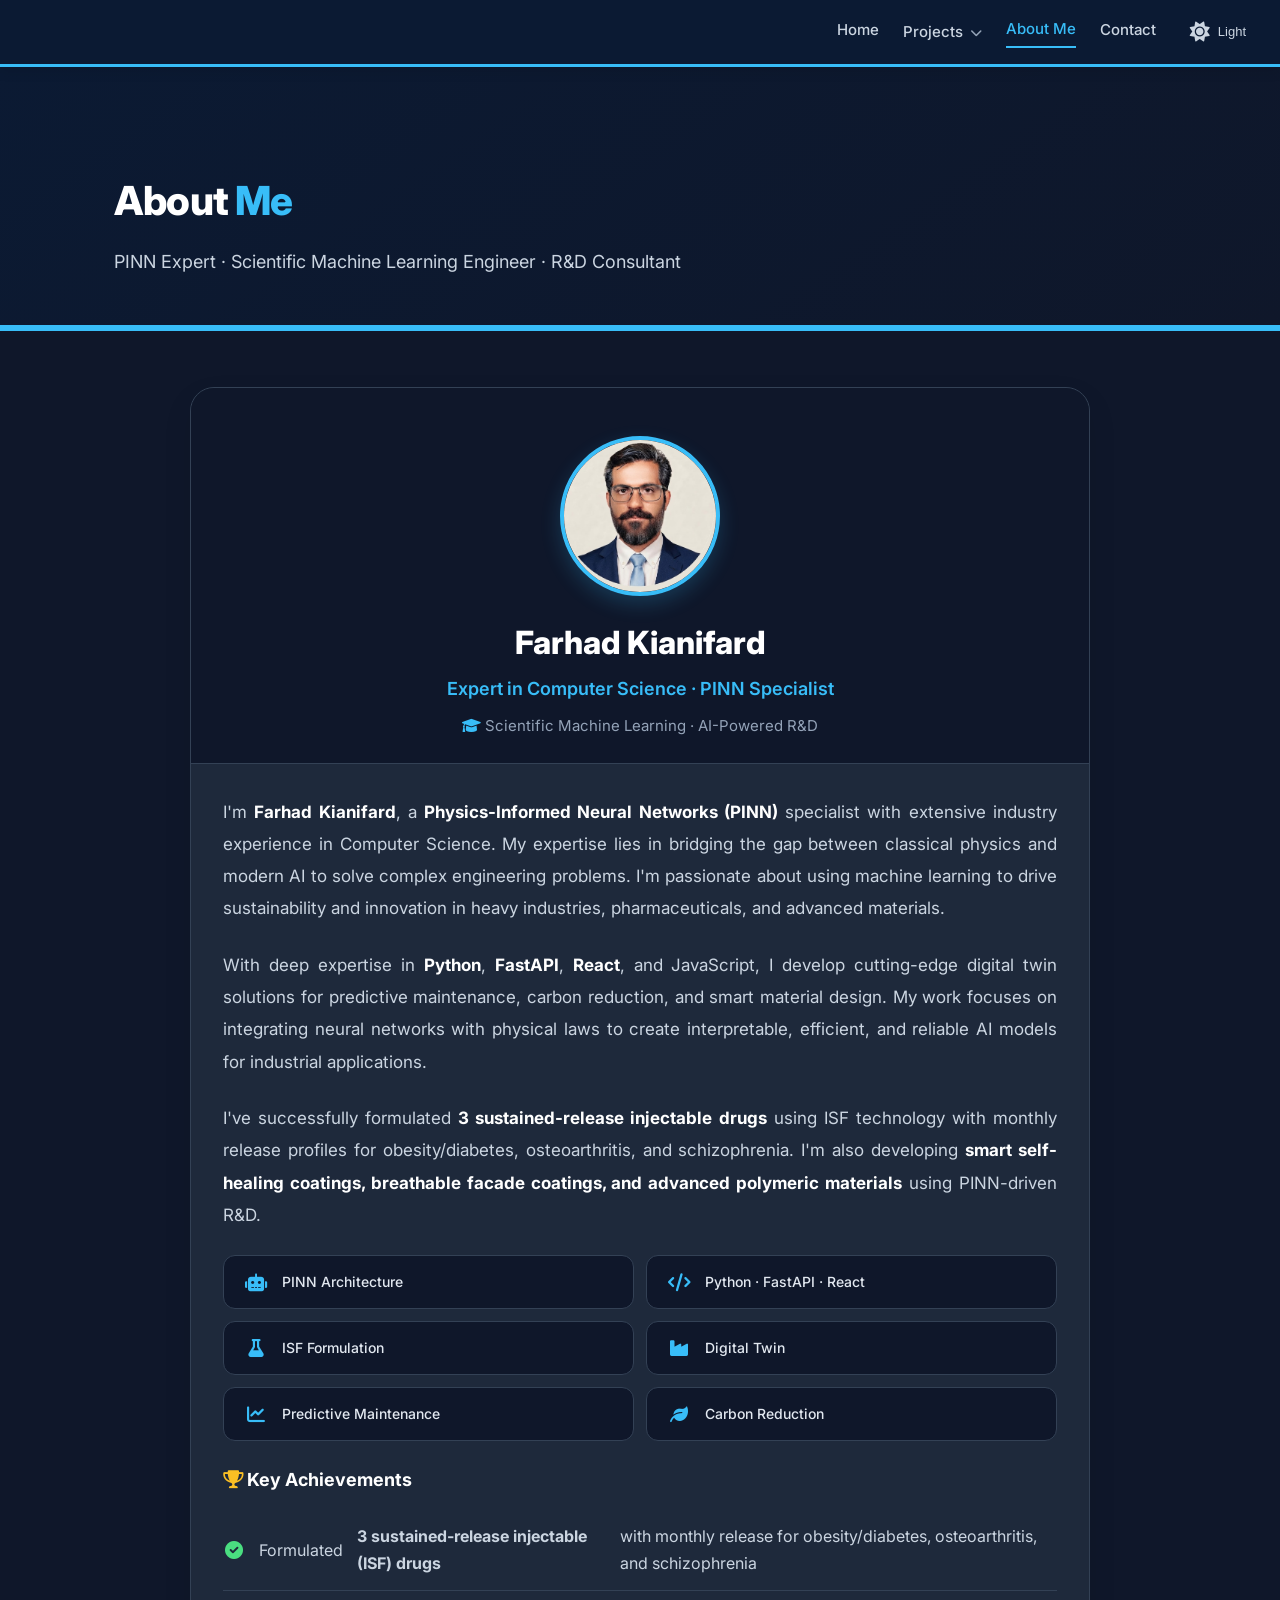
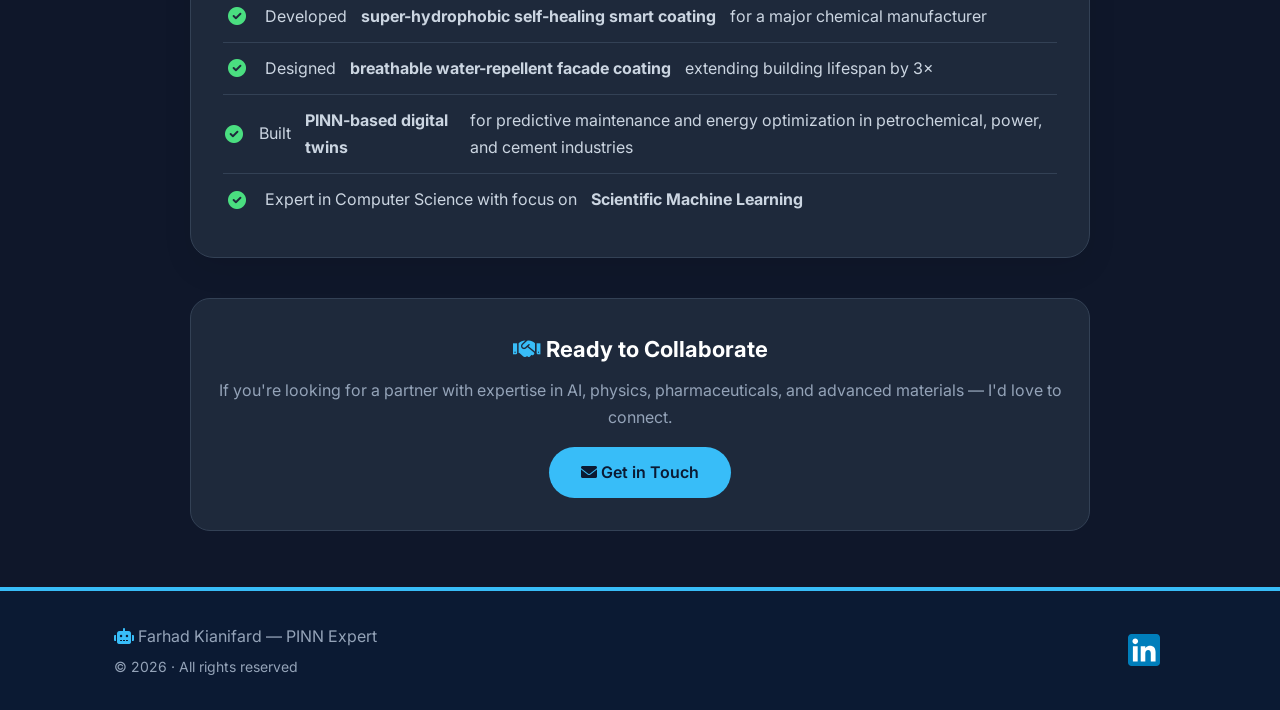
==== commit d25bbdc9: "Update about.html" ====
--- a/about.html
+++ b/about.html
@@ -86,7 +86,7 @@
             top: 100%;
             left: 0;
             background: #ffffff;
-            min-width: 240px;
+            min-width: max-content;
             border: 1px solid #e2e8f0;
             border-radius: 12px;
             padding: 8px 0;
--- a/css/dark-mode.css
+++ b/css/dark-mode.css
@@ -435,3 +435,81 @@
     color: #0b1a33 !important;
     transform: scale(1.02) !important;
 }
+/* ===== ABOUT PAGE - PROFILE HEADER FIX ===== */
+/* ===== ABOUT PAGE - PROFILE CARD & CTA BOX COMPLETE FIX ===== */
+
+/* کل کانتینر اصلی پروفایل */
+body.dark-mode .profile-card {
+    background: #1e293b !important;       /* کارت اصلی تیره */
+    border-color: #334155 !important;     /* حاشیه تیره */
+}
+
+/* تنظیمات بخش هدر پروفایل (در صورتی که قبلاً اضافه نشده باشد) */
+body.dark-mode .profile-header {
+    background: #0f172a !important;       /* هدر تیره‌تر */
+    border-bottom-color: #334155 !important;
+}
+body.dark-mode .profile-header h2 {
+    color: #ffffff !important;
+}
+body.dark-mode .profile-header .role {
+    color: #38bdf8 !important;
+}
+body.dark-mode .profile-header .tagline {
+    color: #94a3b8 !important;
+}
+
+/* تمام متن‌های داخل بدنه پروفایل */
+body.dark-mode .profile-body .bio {
+    color: #cbd5e1 !important;            /* متن پاراگراف‌ها */
+}
+body.dark-mode .profile-body .bio strong {
+    color: #ffffff !important;            /* متن پررنگ داخل پاراگراف‌ها */
+}
+
+/* بخش لیست دستاوردها */
+body.dark-mode .achievement-list li {
+    color: #cbd5e1 !important;
+    border-bottom-color: #334155 !important;
+}
+body.dark-mode .achievement-list li i {
+    color: #4ade80 !important;            /* آیکون تیک سبز روشن‌تر در حالت دارک */
+}
+
+/* بخش تخصص‌ها (expertise-grid) */
+body.dark-mode .expertise-item {
+    background: #0f172a !important;       /* باکس‌های تخصص تیره */
+    border-color: #334155 !important;
+    color: #e2e8f0 !important;
+}
+
+/* عنوان "Key Achievements" */
+body.dark-mode .profile-body h4 {
+    color: #ffffff !important;
+}
+body.dark-mode .profile-body h4 i {
+    color: #fbbf24 !important;            /* رنگ مدال/جام طلایی */
+}
+
+/* ===== CTA BOX (فراخوان به اقدام) ===== */
+body.dark-mode .cta-box {
+    background: #1e293b !important;       /* کانتینر CTA تیره */
+    border-color: #334155 !important;
+}
+body.dark-mode .cta-box h3 {
+    color: #ffffff !important;
+}
+body.dark-mode .cta-box p {
+    color: #94a3b8 !important;
+}
+body.dark-mode .cta-box .btn {
+    background: #38bdf8 !important;       /* دکمه آبی روشن */
+    color: #0b1a33 !important;
+}
+body.dark-mode .cta-box .btn:hover {
+    background: #7dd3fc !important;
+}
+.dropdown-content {
+    min-width: max-content; /* جایگزین min-width: 240px */
+    /* سایر ویژگی‌ها مانند قبل باقی می‌مانند */
+}
